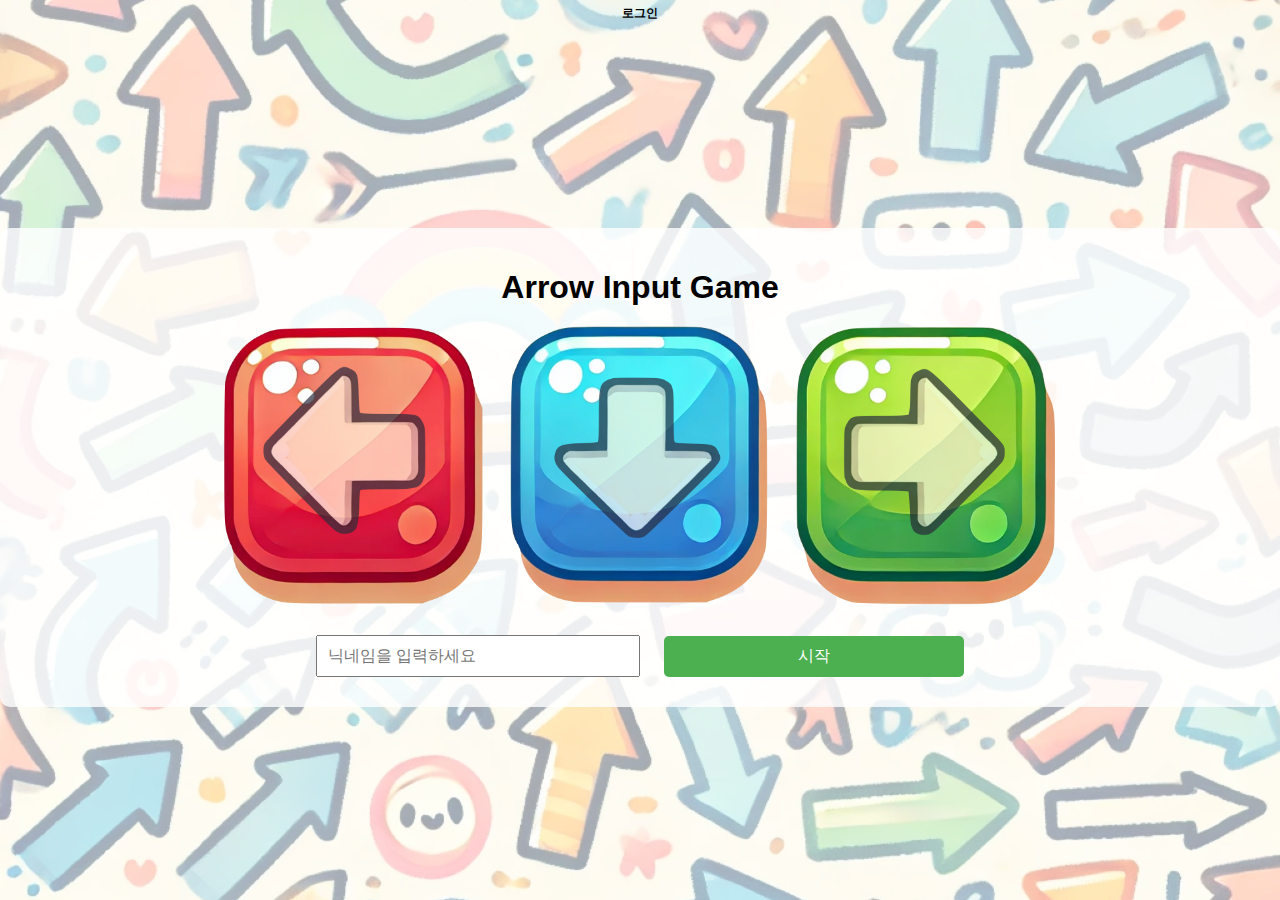
==== index.html @ 25be6b26 "test" ====
<!DOCTYPE html>
<html lang="ko">
<head>
    <meta charset="UTF-8">
    <meta name="viewport" content="width=device-width, initial-scale=1.0, maximum-scale=1.0, user-scalable=no">
    <title>Arrow Input Game</title>
    <link rel="stylesheet" href="style.css">
</head>
<body>
    <div id="game-container"></div>
    <script src="game.js"></script>
</body>
</html>
---- style.css ----
html, body {
    height: 100%;
    margin: 0;
    padding: 0;
    overflow: hidden;
}

body {
    font-family: Arial, sans-serif;
    touch-action: auto;
}

#game-container {
    width: 100%;
    height: 100%;
    position: relative;
    display: flex;
    flex-direction: column;
    justify-content: center;
    align-items: center;
    background-size: cover;
    background-position: center;
    background-repeat: no-repeat;
}

.login-scene {
    background-image: url('images/world_of_arrows_op60.png');
}

.other-scene {
    background-image: url('images/world_of_arrows_op30.png');
}

.game-content {
    background-color: rgba(255, 255, 255, 0.8);
    padding: 20px;
    border-radius: 10px;
    text-align: center;
    margin-top: 35px;
}

.nickname {
    position: absolute;
    top: 5px;
    left: 10px;
    font-size: 12px;
}

.logout {
    position: absolute;
    top: 0;
    right: 10px;
    font-size: 10px;
    padding: 2px 6px;
    background-color: #f44336;
    color: white;
    border: none;
    border-radius: 0 0 3px 3px;
    cursor: pointer;
    width: calc(33.33% - 20px);
    max-width: 100px;
    text-align: center;
}

.scene-title {
    position: absolute;
    top: 5px;
    left: 50%;
    transform: translateX(-50%);
    font-size: 12px;
    font-weight: bold;
}

h1, h2 {
    margin-bottom: 20px;
}

input, button {
    margin: 10px;
    padding: 10px;
    font-size: 16px;
    width: 80%;
    max-width: 300px;
}

button {
    cursor: pointer;
    background-color: #4CAF50;
    color: white;
    border: none;
    border-radius: 5px;
}

button:hover {
    background-color: #45a049;
}

.ranking-container {
    position: absolute;
    bottom: 0;
    left: 0;
    width: 100%;
    height: 33.33%;
    background-color: rgba(0, 0, 0, 0.1);
    display: none;
    flex-direction: column;
    justify-content: flex-start;
    align-items: center;
    overflow-y: auto;
}

.ranking-container h3 {
    margin-top: 10px;
    margin-bottom: 10px;
}

.ranking-list {
    width: 90%;
    list-style-type: none;
    padding: 0;
}

.ranking-list li {
    background-color: white;
    margin-bottom: 5px;
    padding: 5px;
    border-radius: 3px;
}

.arrow-container {
    display: flex;
    justify-content: center;
    align-items: center;
    width: 70%;
    margin: 20px auto;
}

.arrow-image {
    width: 30%;
    height: auto;
    margin: 0 1.5%;
}

#countdown {
    font-size: 48px;
    font-weight: bold;
}
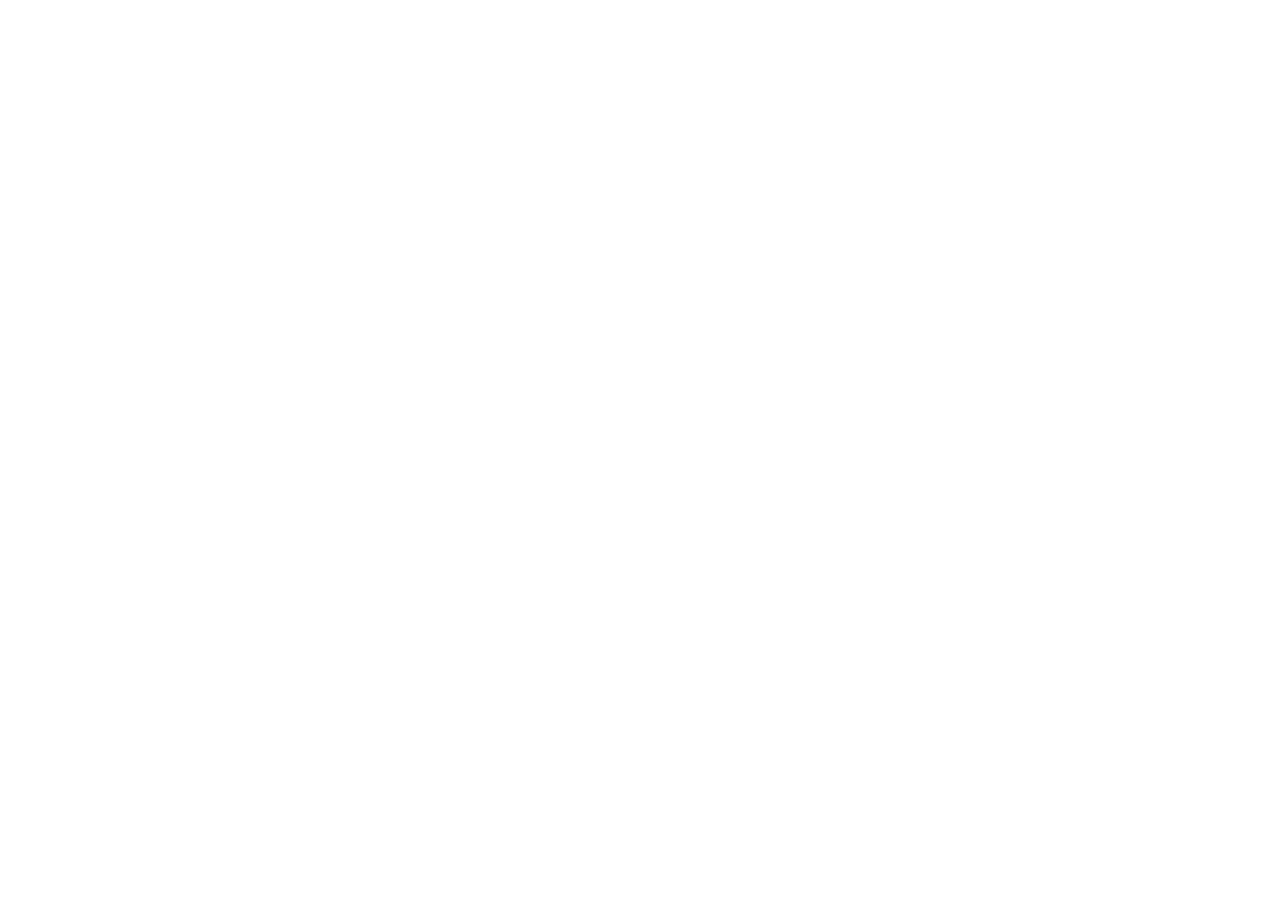
==== commit 0fef3b22: "firebase 적용 오류 수정" ====
--- a/index.html
+++ b/index.html
@@ -1,13 +1,42 @@
 <!DOCTYPE html>
-<html lang="ko">
+<html lang="en">
 <head>
     <meta charset="UTF-8">
-    <meta name="viewport" content="width=device-width, initial-scale=1.0, maximum-scale=1.0, user-scalable=no">
+    <meta name="viewport" content="width=device-width, initial-scale=1.0">
     <title>Arrow Input Game</title>
     <link rel="stylesheet" href="style.css">
 </head>
 <body>
     <div id="game-container"></div>
-    <script src="game.js"></script>
+
+    <script type="module">
+        // Import the functions you need from the SDKs you need
+        import { initializeApp } from "https://www.gstatic.com/firebasejs/10.12.3/firebase-app.js";
+        import { getAnalytics } from "https://www.gstatic.com/firebasejs/10.12.3/firebase-analytics.js";
+        import { getDatabase } from "https://www.gstatic.com/firebasejs/10.12.3/firebase-database.js";
+
+        // Your web app's Firebase configuration
+        const firebaseConfig = {
+            apiKey: "AIzaSyAN371IQI4_yCo1f1NaqxKyL9pE5cCW99A",
+            authDomain: "arrow-input-game.firebaseapp.com",
+            projectId: "arrow-input-game",
+            storageBucket: "arrow-input-game.appspot.com",
+            messagingSenderId: "511463062499",
+            appId: "1:511463062499:web:a65d7eaa242243c288fed6",
+            measurementId: "G-247K7W3BKB"
+        };
+
+        // Initialize Firebase
+        const app = initializeApp(firebaseConfig);
+        const analytics = getAnalytics(app);
+        const database = getDatabase(app);
+
+        // Make Firebase instances available globally
+        window.firebaseApp = app;
+        window.firebaseDatabase = database;
+    </script>
+
+    <script src="gameConfig.js"></script>
+    <script type="module" src="game.js"></script>
 </body>
 </html>--- a/style.css
+++ b/style.css
@@ -3,11 +3,14 @@
     margin: 0;
     padding: 0;
     overflow: hidden;
+    position: fixed;
+    width: 100%;
+    height: 100%;
 }
 
 body {
     font-family: Arial, sans-serif;
-    touch-action: auto;
+    touch-action: none;
 }
 
 #game-container {
@@ -32,11 +35,17 @@
 }
 
 .game-content {
-    background-color: rgba(255, 255, 255, 0.8);
+    background-color: rgba(255, 255, 255, 0.5);
     padding: 20px;
     border-radius: 10px;
     text-align: center;
     margin-top: 35px;
+    margin-bottom: 160px;
+    display: flex;
+    flex-direction: column;
+    align-items: center;
+    justify-content: center;
+    height: 70vh;
 }
 
 .nickname {
@@ -118,6 +127,8 @@
     width: 90%;
     list-style-type: none;
     padding: 0;
+    margin: 0 auto;
+    text-align: center;
 }
 
 .ranking-list li {
@@ -131,12 +142,18 @@
     display: flex;
     justify-content: center;
     align-items: center;
-    width: 70%;
+    width: 80%;
     margin: 20px auto;
 }
 
+.press-arrow-image {
+    width: 20%;
+    height: auto;
+    margin-right: 10px;
+}
+
 .arrow-image {
-    width: 30%;
+    width: 20%;
     height: auto;
     margin: 0 1.5%;
 }
@@ -144,4 +161,79 @@
 #countdown {
     font-size: 48px;
     font-weight: bold;
+}
+
+.arrow-buttons {
+    position: absolute;
+    bottom: 0;
+    left: 0;
+    width: 100%;
+    display: flex;
+    justify-content: center;
+    padding: 20px 0;
+    background-color: rgba(255, 255, 255, 0.8);
+}
+
+.arrow-button {
+    width: 60%;
+    max-width: 200px;
+    margin: 0 10px;
+    padding: 20px;
+    background: none;
+    border: none;
+    cursor: pointer;
+}
+
+.arrow-button img {
+    width: 100%;
+    height: auto;
+}
+
+#arrow-sequence {
+    display: flex;
+    justify-content: center;
+    align-items: center;
+    width: 100%;
+    overflow: hidden;
+    margin-top: 20px;
+}
+
+.sequence-image {
+    width: 50px;
+    height: 50px;
+    margin: 0 5px;
+}
+
+#result-text {
+    font-size: 24px;
+    font-weight: bold;
+    margin-bottom: 20px;
+}
+
+#time-bar-container {
+    width: 80%;
+    height: 20px;
+    background-color: #ddd;
+    margin: 10px auto;
+    position: relative;
+}
+
+#time-bar {
+    width: 100%;
+    height: 100%;
+    background-color: #4CAF50;
+    transition: width 0.1s linear;
+}
+
+#time-left {
+    position: absolute;
+    top: 0;
+    left: 0;
+    width: 100%;
+    height: 100%;
+    display: flex;
+    align-items: center;
+    justify-content: center;
+    color: black;
+    font-weight: bold;
 }